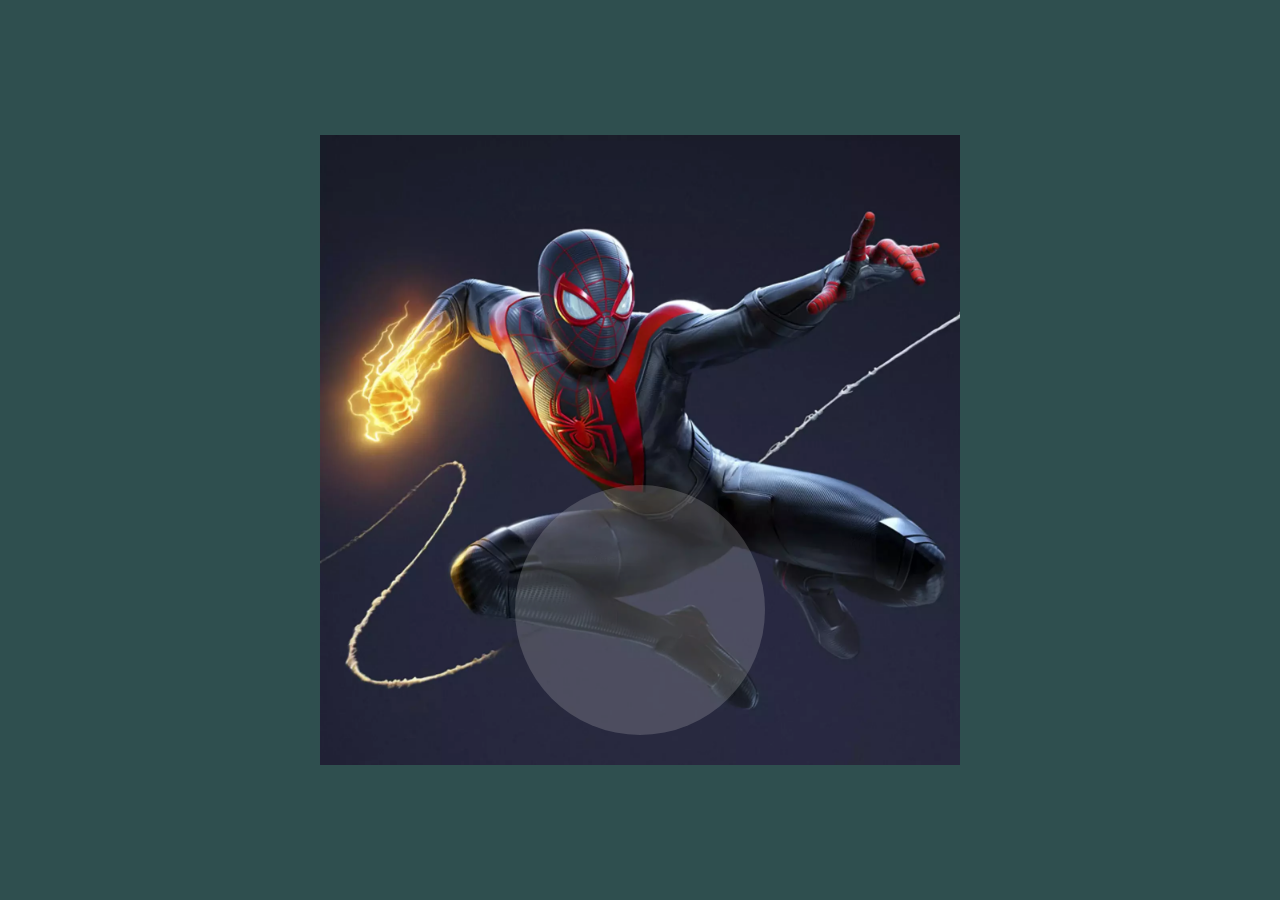
==== bonus/index.html @ c903adad "cartella bonus" ====
<!DOCTYPE html>
<html lang="en">
<head>
    <meta charset="UTF-8">
    <meta http-equiv="X-UA-Compatible" content="IE=edge">
    <meta name="viewport" content="width=device-width, initial-scale=1.0">
    <title>Document</title>
    <link rel="stylesheet" href="https://cdnjs.cloudflare.com/ajax/libs/font-awesome/6.3.0/css/all.min.css" integrity="sha512-SzlrxWUlpfuzQ+pcUCosxcglQRNAq/DZjVsC0lE40xsADsfeQoEypE+enwcOiGjk/bSuGGKHEyjSoQ1zVisanQ==" crossorigin="anonymous" referrerpolicy="no-referrer" />
    <link rel="stylesheet" href="css/style.css">
</head>
<body>
    <div class="container">
        <div class="wrap">
            <div class="list_img">
                
            </div>

            <div id="downBt" class="down_button bg">
                <i class="icon_down fa-solid fa-arrow-down"></i>
            </div>
            <div id="upBt" class="cover up_button bg">
                <i class="icon_up fa-solid fa-arrow-up"></i>
            </div>
        </div>
        
        
        
    </div>
    <script type="text/javascript" src="js/main.js"></script>
</body>
</html>
---- bonus/css/style.css ----
* {
    margin: 0;
    padding: 0;
    box-sizing: border-box;
}

body {
    background-color: darkslategray;
}

.container {
    width: 50%;
    height: 70vh;
    margin: 15vh auto;
    background-color: black;
}

.wrap {
    height: 100%;
    width: 100%;
    position: relative;  
}
.image {
    height: 100%;
    width: 100%;
}
.list_img{
    height: 100%;
    width: 100%;
}

.photo {
    width: 100%;
    object-fit: cover;
    height: 100%;
}

.d_none {
    display: none;
}

.image.d_block {
    display: block;
}

.down_button {
    bottom: 30px;
    text-align: center;
}

.up_button {
    
    top: 30px;
    text-align: center;
   
}

.bg {
    position: absolute;
    font-size: 10rem;
    left: 50%;
    transform: translate(-50%);
    background-color: rgba(225, 225, 225, 0.2);
    border-radius: 50%;
    width: 250px;
    height: 250px;
    cursor: pointer;
}

.icon_up {
    padding-top: 40px;
}

.icon_down {
    padding-top: 40px;
}

#downBt.cover {
    display: none;
}

#upBt.cover {
    display: none;
}
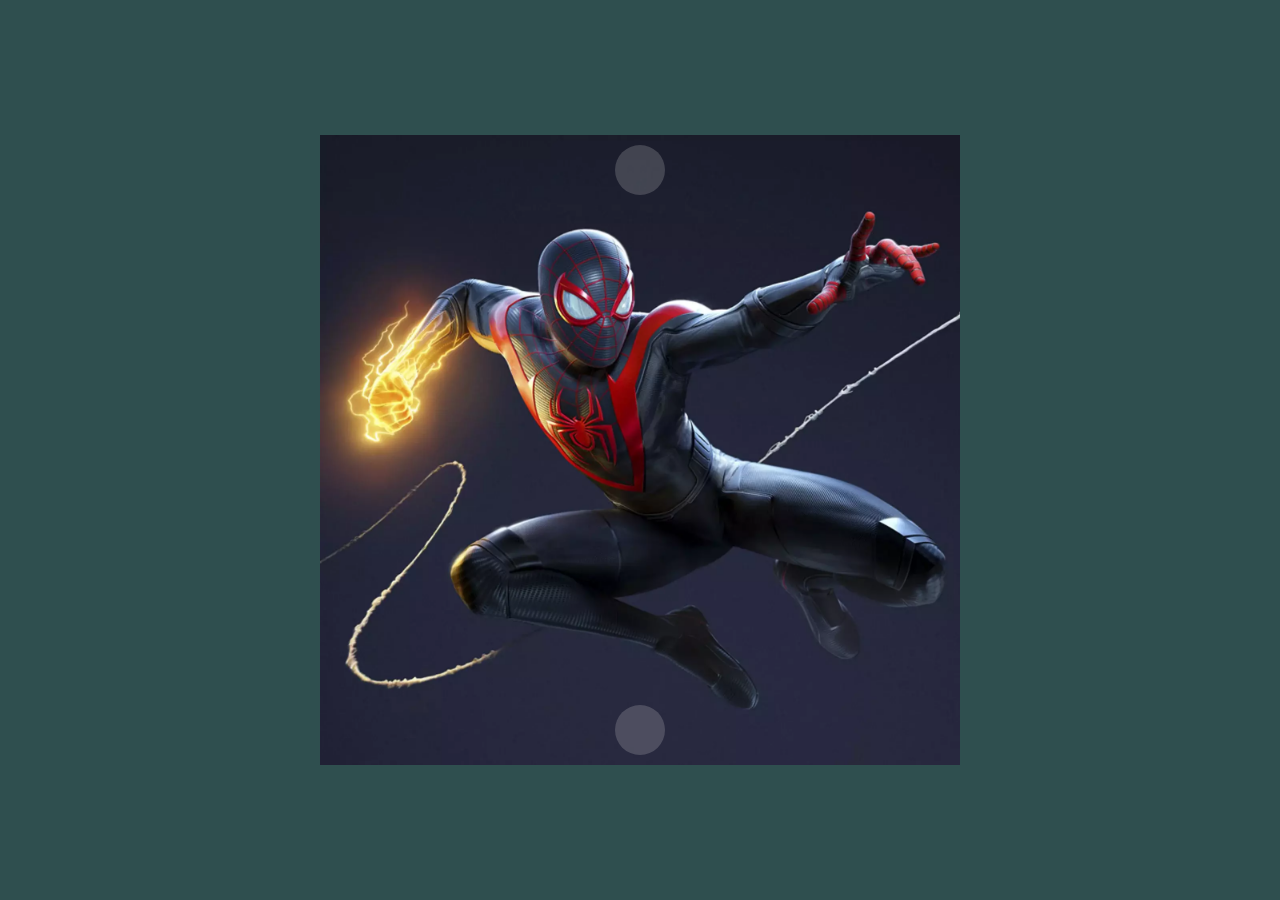
==== commit 568cb984: "infinite scroll added" ====
--- a/bonus/index.html
+++ b/bonus/index.html
@@ -18,7 +18,7 @@
             <div id="downBt" class="down_button bg">
                 <i class="icon_down fa-solid fa-arrow-down"></i>
             </div>
-            <div id="upBt" class="cover up_button bg">
+            <div id="upBt" class="up_button bg">
                 <i class="icon_up fa-solid fa-arrow-up"></i>
             </div>
         </div>
--- a/bonus/css/style.css
+++ b/bonus/css/style.css
@@ -44,35 +44,35 @@
 }
 
 .down_button {
-    bottom: 30px;
+    bottom: 10px;
     text-align: center;
 }
 
 .up_button {
     
-    top: 30px;
+    top: 10px;
     text-align: center;
    
 }
 
 .bg {
     position: absolute;
-    font-size: 10rem;
+    font-size: 2rem;
     left: 50%;
     transform: translate(-50%);
     background-color: rgba(225, 225, 225, 0.2);
     border-radius: 50%;
-    width: 250px;
-    height: 250px;
+    width: 50px;
+    height: 50px;
     cursor: pointer;
 }
 
 .icon_up {
-    padding-top: 40px;
+    padding-top: 8px;
 }
 
 .icon_down {
-    padding-top: 40px;
+    padding-top: 8px;
 }
 
 #downBt.cover {
